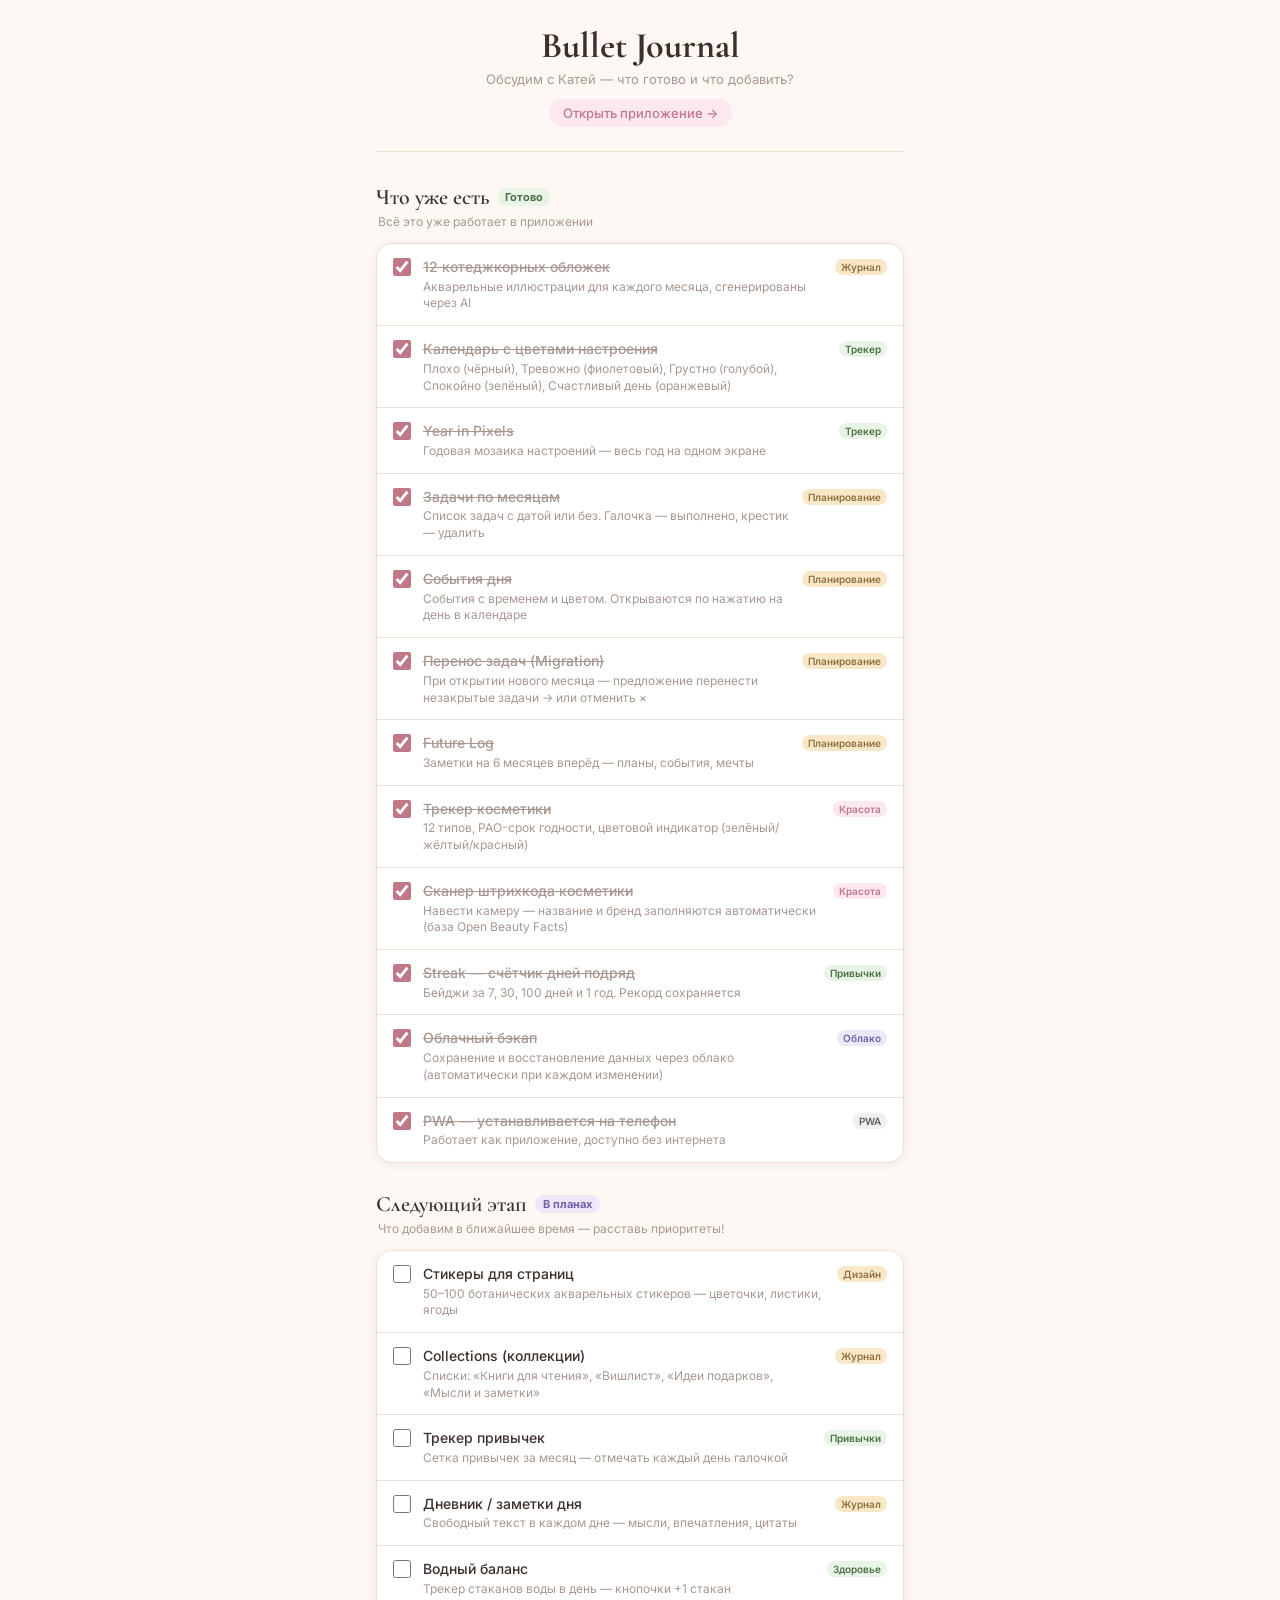
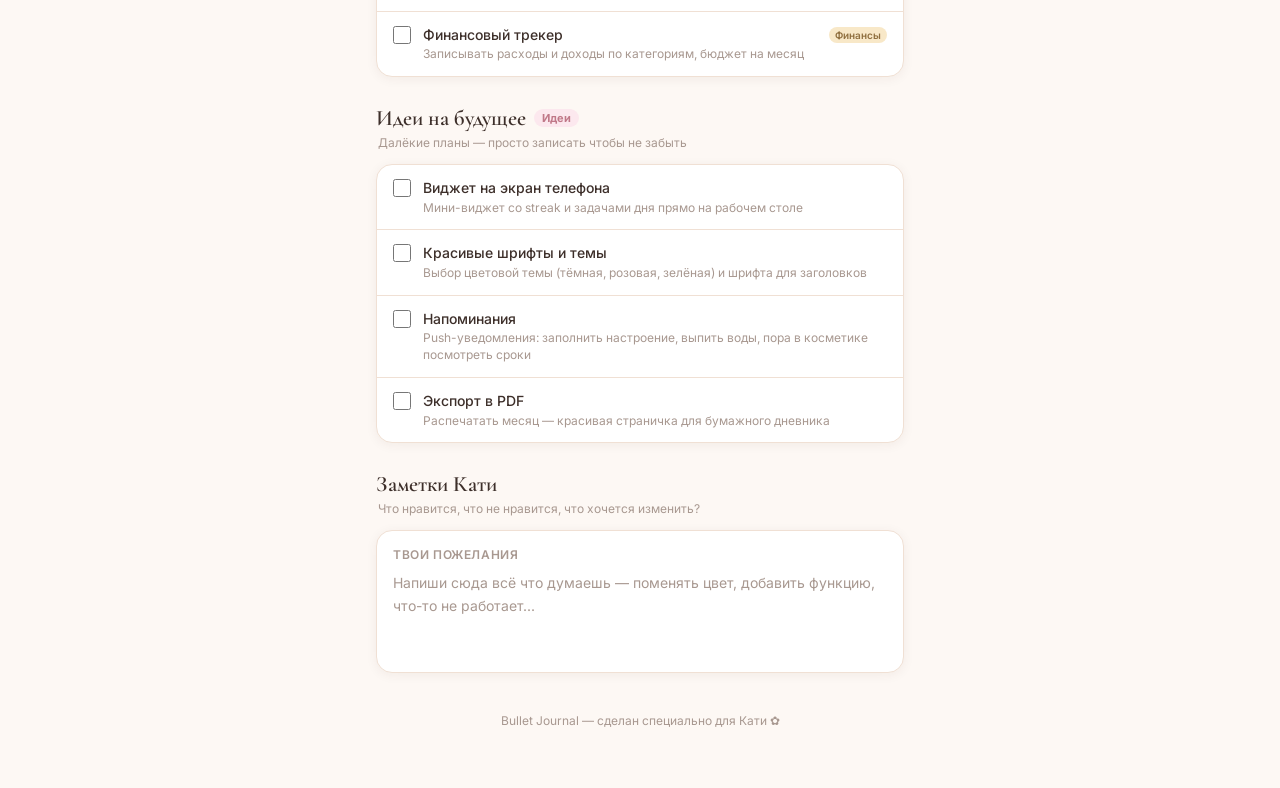
==== features-checklist.html @ 46564ca5 "Add Future Log page and features checklist for Katya Future Log: 6-month planner with add/delete ite" ====
<!DOCTYPE html>
<html lang="ru">
<head>
<meta charset="UTF-8">
<meta name="viewport" content="width=device-width, initial-scale=1.0">
<title>Bullet Journal — Фичи и планы</title>
<link rel="preconnect" href="https://fonts.googleapis.com">
<link href="https://fonts.googleapis.com/css2?family=Cormorant+Garamond:wght@400;600;700&family=Inter:wght@400;500;600&display=swap" rel="stylesheet">
<style>
  :root {
    --bg: #fdf8f4;
    --surface: #fff;
    --border: #f0e0d4;
    --text: #3d2f2a;
    --text2: #7a6860;
    --text3: #a89890;
    --pink: #e8a0b0;
    --pink-light: #fce8ee;
    --pink-dark: #c07888;
    --lavender: #b8a0d8;
    --lavender-light: #ede8f8;
    --sage: #a8c8a0;
    --sage-light: #e8f4e6;
    --peach: #f0c0a0;
    --cream: #f8e8c8;
    --shadow: 0 2px 12px rgba(60,30,20,0.06);
    --radius: 16px;
  }

  * { margin: 0; padding: 0; box-sizing: border-box; }

  body {
    font-family: 'Inter', sans-serif;
    background: var(--bg);
    color: var(--text);
    padding: 24px 16px 60px;
    max-width: 560px;
    margin: 0 auto;
  }

  .header {
    text-align: center;
    margin-bottom: 32px;
    padding-bottom: 24px;
    border-bottom: 1px solid var(--border);
  }

  .header-title {
    font-family: 'Cormorant Garamond', serif;
    font-size: 36px;
    font-weight: 700;
    color: var(--text);
    margin-bottom: 4px;
  }

  .header-sub {
    font-size: 13px;
    color: var(--text3);
  }

  .header-link {
    display: inline-block;
    margin-top: 12px;
    font-size: 13px;
    color: var(--pink-dark);
    text-decoration: none;
    background: var(--pink-light);
    padding: 6px 14px;
    border-radius: 20px;
    font-weight: 500;
  }

  .section {
    margin-bottom: 28px;
  }

  .section-title {
    font-family: 'Cormorant Garamond', serif;
    font-size: 22px;
    font-weight: 600;
    color: var(--text);
    margin-bottom: 4px;
    display: flex;
    align-items: center;
    gap: 8px;
  }

  .section-badge {
    font-family: 'Inter', sans-serif;
    font-size: 11px;
    font-weight: 700;
    border-radius: 10px;
    padding: 2px 8px;
  }

  .badge-done { background: var(--sage-light); color: #507048; }
  .badge-mvp1 { background: var(--lavender-light); color: #7060a8; }
  .badge-later { background: var(--cream); color: #907040; }
  .badge-idea { background: var(--pink-light); color: var(--pink-dark); }

  .section-desc {
    font-size: 12px;
    color: var(--text3);
    margin-bottom: 14px;
    margin-left: 2px;
  }

  .items {
    background: var(--surface);
    border: 1px solid var(--border);
    border-radius: var(--radius);
    overflow: hidden;
    box-shadow: var(--shadow);
  }

  .item {
    display: flex;
    align-items: flex-start;
    gap: 12px;
    padding: 13px 16px;
    border-bottom: 1px solid var(--border);
    cursor: pointer;
    transition: background 0.15s;
  }

  .item:last-child { border-bottom: none; }
  .item:hover { background: #fef9f7; }

  .item input[type="checkbox"] {
    width: 18px;
    height: 18px;
    margin-top: 1px;
    accent-color: var(--pink-dark);
    flex-shrink: 0;
    cursor: pointer;
  }

  .item-body { flex: 1; }

  .item-name {
    font-size: 14px;
    font-weight: 500;
    color: var(--text);
    line-height: 1.4;
  }

  .item-desc {
    font-size: 12px;
    color: var(--text3);
    margin-top: 2px;
    line-height: 1.4;
  }

  .item.checked .item-name {
    text-decoration: line-through;
    color: var(--text3);
  }

  .item-tag {
    font-size: 10px;
    font-weight: 600;
    border-radius: 8px;
    padding: 2px 6px;
    flex-shrink: 0;
    margin-top: 2px;
    white-space: nowrap;
  }

  .tag-core { background: var(--cream); color: #907040; }
  .tag-beauty { background: var(--pink-light); color: var(--pink-dark); }
  .tag-habit { background: var(--sage-light); color: #507048; }
  .tag-cloud { background: var(--lavender-light); color: #7060a8; }
  .tag-pwa { background: #f0f0f0; color: #606060; }

  .notes-area {
    background: var(--surface);
    border: 1px solid var(--border);
    border-radius: var(--radius);
    padding: 16px;
    box-shadow: var(--shadow);
  }

  .notes-title {
    font-size: 12px;
    font-weight: 600;
    color: var(--text3);
    text-transform: uppercase;
    letter-spacing: 0.05em;
    margin-bottom: 10px;
  }

  textarea {
    width: 100%;
    border: none;
    outline: none;
    resize: none;
    font-family: 'Inter', sans-serif;
    font-size: 14px;
    color: var(--text);
    background: transparent;
    line-height: 1.6;
    min-height: 80px;
  }

  textarea::placeholder { color: var(--text3); }

  .footer {
    text-align: center;
    margin-top: 40px;
    font-size: 12px;
    color: var(--text3);
  }
</style>
</head>
<body>

<div class="header">
  <div class="header-title">Bullet Journal</div>
  <div class="header-sub">Обсудим с Катей — что готово и что добавить?</div>
  <a class="header-link" href="https://yarbalakin.github.io/bullet-journal/" target="_blank">Открыть приложение &#8594;</a>
</div>

<!-- ГОТОВО -->
<div class="section">
  <div class="section-title">
    Что уже есть
    <span class="section-badge badge-done">Готово</span>
  </div>
  <div class="section-desc">Всё это уже работает в приложении</div>
  <div class="items">
    <label class="item checked">
      <input type="checkbox" checked>
      <div class="item-body">
        <div class="item-name">12 котеджкорных обложек</div>
        <div class="item-desc">Акварельные иллюстрации для каждого месяца, сгенерированы через AI</div>
      </div>
      <span class="item-tag tag-core">Журнал</span>
    </label>
    <label class="item checked">
      <input type="checkbox" checked>
      <div class="item-body">
        <div class="item-name">Календарь с цветами настроения</div>
        <div class="item-desc">Плохо (чёрный), Тревожно (фиолетовый), Грустно (голубой), Спокойно (зелёный), Счастливый день (оранжевый)</div>
      </div>
      <span class="item-tag tag-habit">Трекер</span>
    </label>
    <label class="item checked">
      <input type="checkbox" checked>
      <div class="item-body">
        <div class="item-name">Year in Pixels</div>
        <div class="item-desc">Годовая мозаика настроений — весь год на одном экране</div>
      </div>
      <span class="item-tag tag-habit">Трекер</span>
    </label>
    <label class="item checked">
      <input type="checkbox" checked>
      <div class="item-body">
        <div class="item-name">Задачи по месяцам</div>
        <div class="item-desc">Список задач с датой или без. Галочка — выполнено, крестик — удалить</div>
      </div>
      <span class="item-tag tag-core">Планирование</span>
    </label>
    <label class="item checked">
      <input type="checkbox" checked>
      <div class="item-body">
        <div class="item-name">События дня</div>
        <div class="item-desc">События с временем и цветом. Открываются по нажатию на день в календаре</div>
      </div>
      <span class="item-tag tag-core">Планирование</span>
    </label>
    <label class="item checked">
      <input type="checkbox" checked>
      <div class="item-body">
        <div class="item-name">Перенос задач (Migration)</div>
        <div class="item-desc">При открытии нового месяца — предложение перенести незакрытые задачи → или отменить ×</div>
      </div>
      <span class="item-tag tag-core">Планирование</span>
    </label>
    <label class="item checked">
      <input type="checkbox" checked>
      <div class="item-body">
        <div class="item-name">Future Log</div>
        <div class="item-desc">Заметки на 6 месяцев вперёд — планы, события, мечты</div>
      </div>
      <span class="item-tag tag-core">Планирование</span>
    </label>
    <label class="item checked">
      <input type="checkbox" checked>
      <div class="item-body">
        <div class="item-name">Трекер косметики</div>
        <div class="item-desc">12 типов, PAO-срок годности, цветовой индикатор (зелёный/жёлтый/красный)</div>
      </div>
      <span class="item-tag tag-beauty">Красота</span>
    </label>
    <label class="item checked">
      <input type="checkbox" checked>
      <div class="item-body">
        <div class="item-name">Сканер штрихкода косметики</div>
        <div class="item-desc">Навести камеру — название и бренд заполняются автоматически (база Open Beauty Facts)</div>
      </div>
      <span class="item-tag tag-beauty">Красота</span>
    </label>
    <label class="item checked">
      <input type="checkbox" checked>
      <div class="item-body">
        <div class="item-name">Streak — счётчик дней подряд</div>
        <div class="item-desc">Бейджи за 7, 30, 100 дней и 1 год. Рекорд сохраняется</div>
      </div>
      <span class="item-tag tag-habit">Привычки</span>
    </label>
    <label class="item checked">
      <input type="checkbox" checked>
      <div class="item-body">
        <div class="item-name">Облачный бэкап</div>
        <div class="item-desc">Сохранение и восстановление данных через облако (автоматически при каждом изменении)</div>
      </div>
      <span class="item-tag tag-cloud">Облако</span>
    </label>
    <label class="item checked">
      <input type="checkbox" checked>
      <div class="item-body">
        <div class="item-name">PWA — устанавливается на телефон</div>
        <div class="item-desc">Работает как приложение, доступно без интернета</div>
      </div>
      <span class="item-tag tag-pwa">PWA</span>
    </label>
  </div>
</div>

<!-- MVP-1 -->
<div class="section">
  <div class="section-title">
    Следующий этап
    <span class="section-badge badge-mvp1">В планах</span>
  </div>
  <div class="section-desc">Что добавим в ближайшее время — расставь приоритеты!</div>
  <div class="items">
    <label class="item">
      <input type="checkbox">
      <div class="item-body">
        <div class="item-name">Стикеры для страниц</div>
        <div class="item-desc">50–100 ботанических акварельных стикеров — цветочки, листики, ягоды</div>
      </div>
      <span class="item-tag tag-core">Дизайн</span>
    </label>
    <label class="item">
      <input type="checkbox">
      <div class="item-body">
        <div class="item-name">Collections (коллекции)</div>
        <div class="item-desc">Списки: «Книги для чтения», «Вишлист», «Идеи подарков», «Мысли и заметки»</div>
      </div>
      <span class="item-tag tag-core">Журнал</span>
    </label>
    <label class="item">
      <input type="checkbox">
      <div class="item-body">
        <div class="item-name">Трекер привычек</div>
        <div class="item-desc">Сетка привычек за месяц — отмечать каждый день галочкой</div>
      </div>
      <span class="item-tag tag-habit">Привычки</span>
    </label>
    <label class="item">
      <input type="checkbox">
      <div class="item-body">
        <div class="item-name">Дневник / заметки дня</div>
        <div class="item-desc">Свободный текст в каждом дне — мысли, впечатления, цитаты</div>
      </div>
      <span class="item-tag tag-core">Журнал</span>
    </label>
    <label class="item">
      <input type="checkbox">
      <div class="item-body">
        <div class="item-name">Водный баланс</div>
        <div class="item-desc">Трекер стаканов воды в день — кнопочки +1 стакан</div>
      </div>
      <span class="item-tag tag-habit">Здоровье</span>
    </label>
    <label class="item">
      <input type="checkbox">
      <div class="item-body">
        <div class="item-name">Финансовый трекер</div>
        <div class="item-desc">Записывать расходы и доходы по категориям, бюджет на месяц</div>
      </div>
      <span class="item-tag tag-core">Финансы</span>
    </label>
  </div>
</div>

<!-- Идеи -->
<div class="section">
  <div class="section-title">
    Идеи на будущее
    <span class="section-badge badge-idea">Идеи</span>
  </div>
  <div class="section-desc">Далёкие планы — просто записать чтобы не забыть</div>
  <div class="items">
    <label class="item">
      <input type="checkbox">
      <div class="item-body">
        <div class="item-name">Виджет на экран телефона</div>
        <div class="item-desc">Мини-виджет со streak и задачами дня прямо на рабочем столе</div>
      </div>
    </label>
    <label class="item">
      <input type="checkbox">
      <div class="item-body">
        <div class="item-name">Красивые шрифты и темы</div>
        <div class="item-desc">Выбор цветовой темы (тёмная, розовая, зелёная) и шрифта для заголовков</div>
      </div>
    </label>
    <label class="item">
      <input type="checkbox">
      <div class="item-body">
        <div class="item-name">Напоминания</div>
        <div class="item-desc">Push-уведомления: заполнить настроение, выпить воды, пора в косметике посмотреть сроки</div>
      </div>
    </label>
    <label class="item">
      <input type="checkbox">
      <div class="item-body">
        <div class="item-name">Экспорт в PDF</div>
        <div class="item-desc">Распечатать месяц — красивая страничка для бумажного дневника</div>
      </div>
    </label>
  </div>
</div>

<!-- Заметки -->
<div class="section">
  <div class="section-title">Заметки Кати</div>
  <div class="section-desc">Что нравится, что не нравится, что хочется изменить?</div>
  <div class="notes-area">
    <div class="notes-title">Твои пожелания</div>
    <textarea placeholder="Напиши сюда всё что думаешь — поменять цвет, добавить функцию, что-то не работает..."></textarea>
  </div>
</div>

<div class="footer">
  Bullet Journal — сделан специально для Кати &#10047;
</div>

<script>
  // Save checkbox states and notes to localStorage
  document.querySelectorAll('input[type="checkbox"]').forEach((cb, i) => {
    const key = 'bujo-check-' + i;
    if (localStorage.getItem(key) === 'true') {
      cb.checked = true;
      cb.closest('.item').classList.toggle('checked', true);
    }
    cb.addEventListener('change', () => {
      localStorage.setItem(key, cb.checked);
      cb.closest('.item').classList.toggle('checked', cb.checked);
    });
  });

  const ta = document.querySelector('textarea');
  ta.value = localStorage.getItem('bujo-katya-notes') || '';
  ta.addEventListener('input', () => localStorage.setItem('bujo-katya-notes', ta.value));
</script>

</body>
</html>
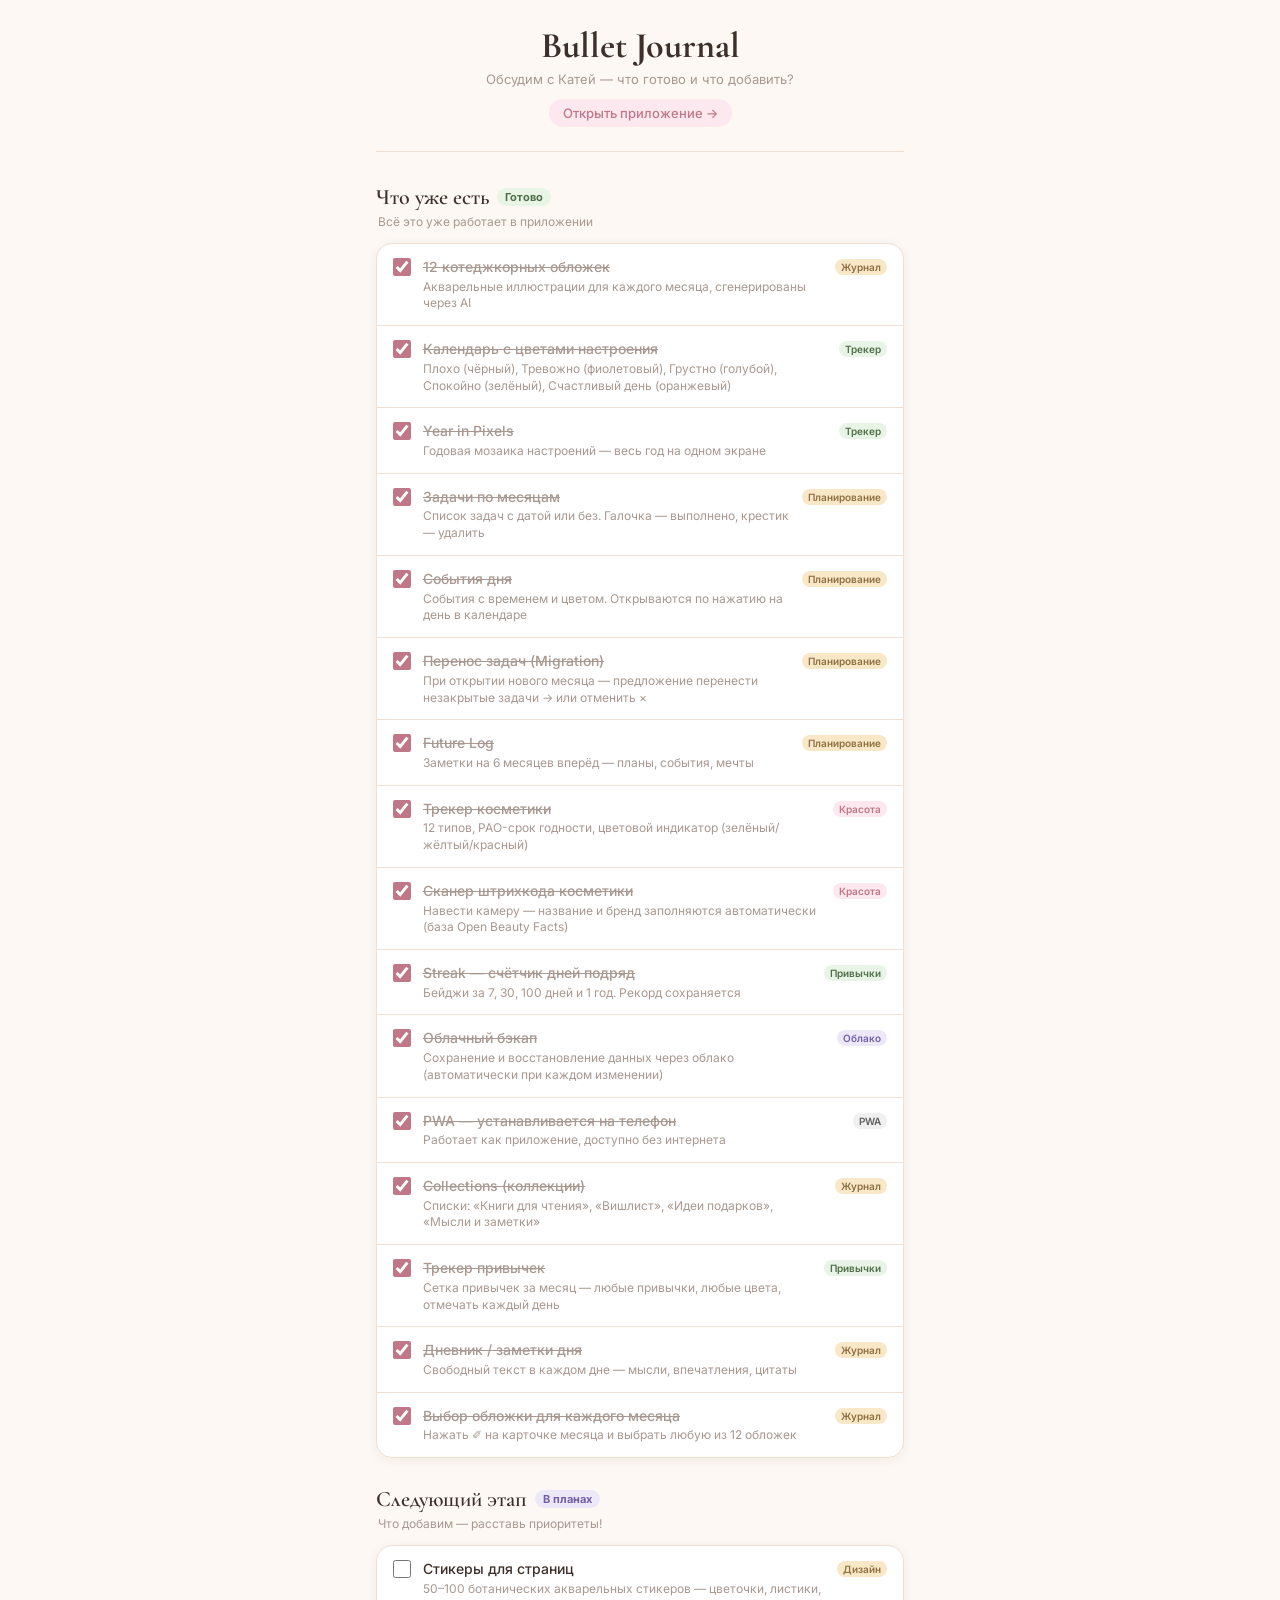
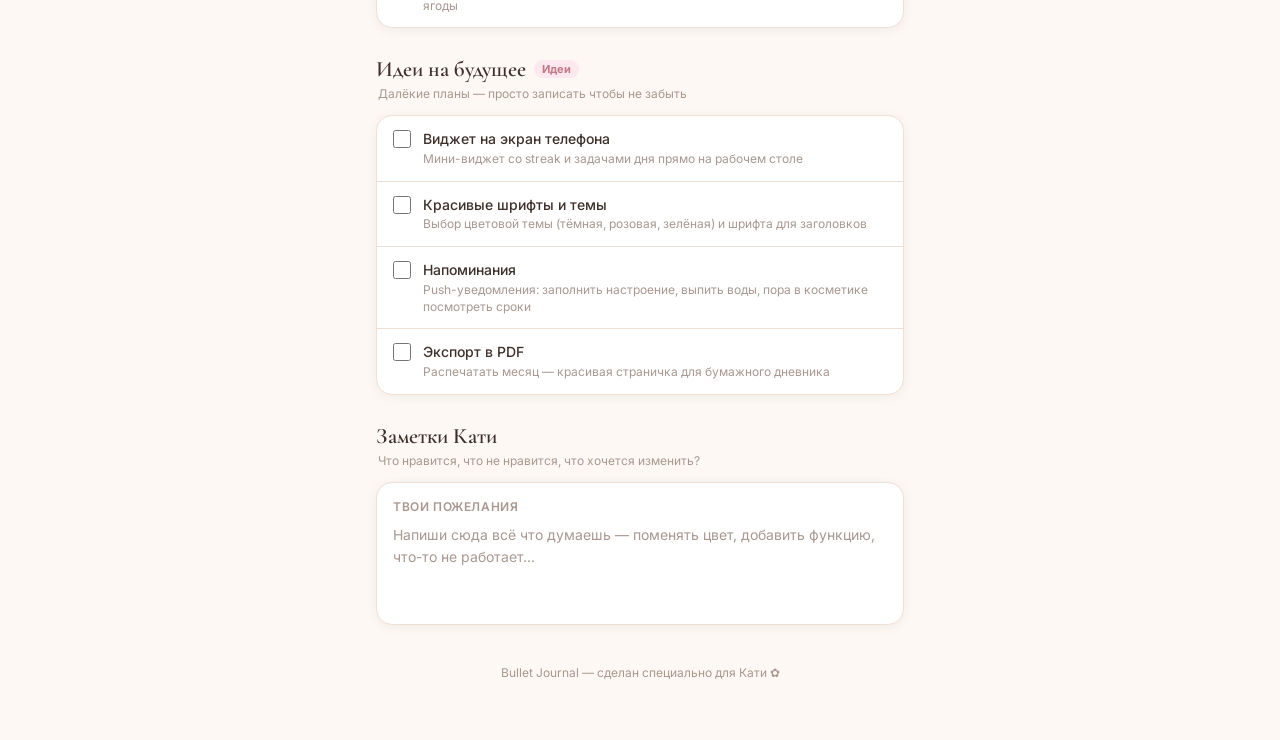
==== commit 130bf8b9: "chore: update features checklist — move done items, remove irrelevant ideas Co-Authored-By: Claude S" ====
--- a/features-checklist.html
+++ b/features-checklist.html
@@ -324,16 +324,48 @@
       </div>
       <span class="item-tag tag-pwa">PWA</span>
     </label>
-  </div>
-</div>
-
-<!-- MVP-1 -->
+    <label class="item checked">
+      <input type="checkbox" checked>
+      <div class="item-body">
+        <div class="item-name">Collections (коллекции)</div>
+        <div class="item-desc">Списки: «Книги для чтения», «Вишлист», «Идеи подарков», «Мысли и заметки»</div>
+      </div>
+      <span class="item-tag tag-core">Журнал</span>
+    </label>
+    <label class="item checked">
+      <input type="checkbox" checked>
+      <div class="item-body">
+        <div class="item-name">Трекер привычек</div>
+        <div class="item-desc">Сетка привычек за месяц — любые привычки, любые цвета, отмечать каждый день</div>
+      </div>
+      <span class="item-tag tag-habit">Привычки</span>
+    </label>
+    <label class="item checked">
+      <input type="checkbox" checked>
+      <div class="item-body">
+        <div class="item-name">Дневник / заметки дня</div>
+        <div class="item-desc">Свободный текст в каждом дне — мысли, впечатления, цитаты</div>
+      </div>
+      <span class="item-tag tag-core">Журнал</span>
+    </label>
+    <label class="item checked">
+      <input type="checkbox" checked>
+      <div class="item-body">
+        <div class="item-name">Выбор обложки для каждого месяца</div>
+        <div class="item-desc">Нажать ✐ на карточке месяца и выбрать любую из 12 обложек</div>
+      </div>
+      <span class="item-tag tag-core">Журнал</span>
+    </label>
+  </div>
+</div>
+
+<!-- В планах -->
 <div class="section">
   <div class="section-title">
     Следующий этап
     <span class="section-badge badge-mvp1">В планах</span>
   </div>
-  <div class="section-desc">Что добавим в ближайшее время — расставь приоритеты!</div>
+  <div class="section-desc">Что добавим — расставь приоритеты!</div>
   <div class="items">
     <label class="item">
       <input type="checkbox">
@@ -342,46 +374,6 @@
         <div class="item-desc">50–100 ботанических акварельных стикеров — цветочки, листики, ягоды</div>
       </div>
       <span class="item-tag tag-core">Дизайн</span>
-    </label>
-    <label class="item">
-      <input type="checkbox">
-      <div class="item-body">
-        <div class="item-name">Collections (коллекции)</div>
-        <div class="item-desc">Списки: «Книги для чтения», «Вишлист», «Идеи подарков», «Мысли и заметки»</div>
-      </div>
-      <span class="item-tag tag-core">Журнал</span>
-    </label>
-    <label class="item">
-      <input type="checkbox">
-      <div class="item-body">
-        <div class="item-name">Трекер привычек</div>
-        <div class="item-desc">Сетка привычек за месяц — отмечать каждый день галочкой</div>
-      </div>
-      <span class="item-tag tag-habit">Привычки</span>
-    </label>
-    <label class="item">
-      <input type="checkbox">
-      <div class="item-body">
-        <div class="item-name">Дневник / заметки дня</div>
-        <div class="item-desc">Свободный текст в каждом дне — мысли, впечатления, цитаты</div>
-      </div>
-      <span class="item-tag tag-core">Журнал</span>
-    </label>
-    <label class="item">
-      <input type="checkbox">
-      <div class="item-body">
-        <div class="item-name">Водный баланс</div>
-        <div class="item-desc">Трекер стаканов воды в день — кнопочки +1 стакан</div>
-      </div>
-      <span class="item-tag tag-habit">Здоровье</span>
-    </label>
-    <label class="item">
-      <input type="checkbox">
-      <div class="item-body">
-        <div class="item-name">Финансовый трекер</div>
-        <div class="item-desc">Записывать расходы и доходы по категориям, бюджет на месяц</div>
-      </div>
-      <span class="item-tag tag-core">Финансы</span>
     </label>
   </div>
 </div>
